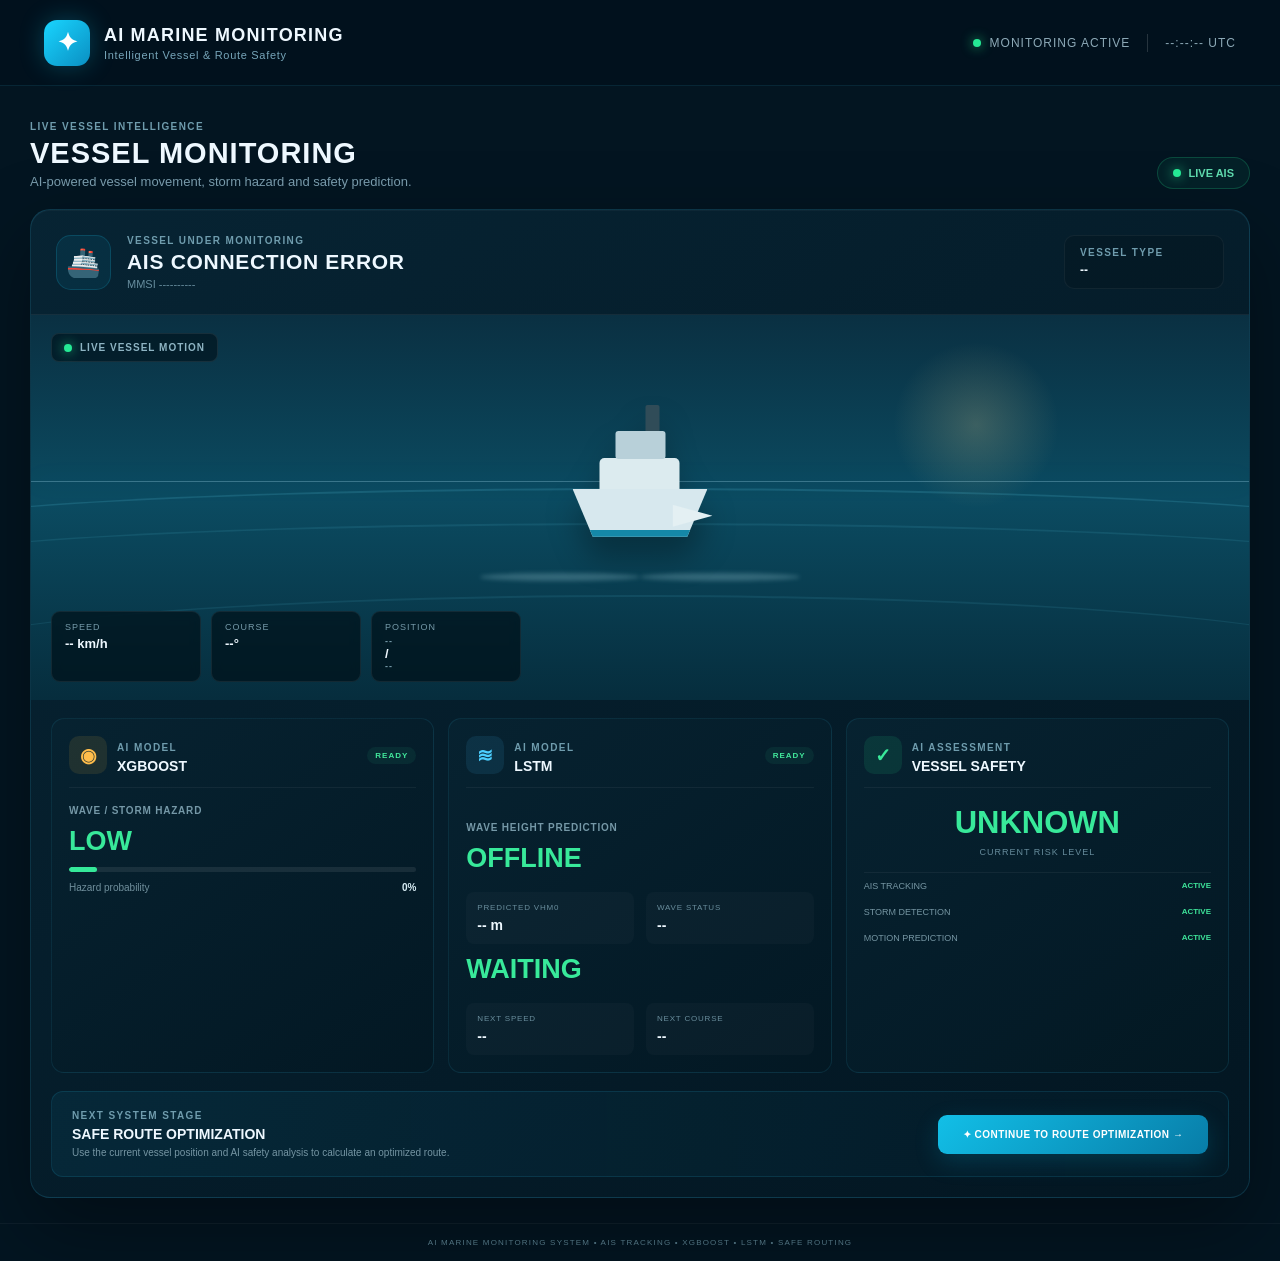
==== frontend/monitoring.html @ ce9f9f85 "Add ML training project" ====
<!DOCTYPE html>
<html lang="en">

<head>

    <meta charset="UTF-8">

    <meta
        name="viewport"
        content="width=device-width, initial-scale=1.0"
    >

    <title>
        Vessel Monitoring | AI Marine Monitoring
    </title>

    <link
        rel="stylesheet"
        href="styles.css"
    >

    <link
        rel="stylesheet"
        href="monitoring.css"
    >

</head>


<body>

    <!-- =====================================================
         MARINE BACKGROUND
    ====================================================== -->

    <div class="monitoring-background">

        <div class="monitoring-wave wave-one"></div>
        <div class="monitoring-wave wave-two"></div>
        <div class="monitoring-wave wave-three"></div>

        <div class="sea-particle particle-one"></div>
        <div class="sea-particle particle-two"></div>
        <div class="sea-particle particle-three"></div>
        <div class="sea-particle particle-four"></div>
        <div class="sea-particle particle-five"></div>

    </div>


    <!-- =====================================================
         HEADER
    ====================================================== -->

    <header class="monitoring-header">

        <div class="brand">

            <div class="brand-mark">
                ✦
            </div>

            <div class="brand-text">

                <div class="brand-title">
                    AI MARINE MONITORING
                </div>

                <div class="brand-subtitle">
                    Intelligent Vessel & Route Safety
                </div>

            </div>

        </div>


        <div class="monitoring-status">

            <span class="status-dot"></span>

            <span>
                MONITORING ACTIVE
            </span>

            <span class="status-divider"></span>

            <span id="monitoringClock">
                --:--:-- UTC
            </span>

        </div>

    </header>



    <!-- =====================================================
         MAIN
    ====================================================== -->

    <main class="monitoring-main">


        <!-- =================================================
             TITLE
        ================================================== -->

        <div class="monitoring-title">

            <div>

                <div class="eyebrow">
                    LIVE VESSEL INTELLIGENCE
                </div>

                <h1>
                    VESSEL MONITORING
                </h1>

                <p>
                    AI-powered vessel movement, storm hazard
                    and safety prediction.
                </p>

            </div>


            <div class="live-badge">

                <span class="status-dot"></span>

                LIVE AIS

            </div>

        </div>



        <!-- =================================================
             MAIN MONITORING CARD
        ================================================== -->

        <section class="monitoring-card">


            <!-- =============================================
                 VESSEL INFORMATION
            ============================================== -->

            <div class="vessel-header">


                <!-- VESSEL NAME + MMSI -->

                <div class="vessel-main-info">

                    <div class="large-ship-icon">
                        🚢
                    </div>

                    <div>

                        <div class="small-label">
                            VESSEL UNDER MONITORING
                        </div>

                        <h2 id="monitorShipName">
                            WAITING FOR LIVE AIS
                        </h2>

                        <div
                            class="mmsi-text"
                            id="monitorMmsi"
                        >
                            MMSI ----------
                        </div>

                        <!--
                            Hidden compatibility element.
                            monitoring.js updates panelShipName.
                        -->
                        <span
                            id="panelShipName"
                            style="display:none;"
                        >
                            WAITING FOR LIVE AIS
                        </span>

                    </div>

                </div>


                <!-- VESSEL TYPE -->

                <div class="vessel-type-box">

                    <div class="small-label">
                        VESSEL TYPE
                    </div>

                    <strong id="panelShipType">
                        --
                    </strong>

                </div>

            </div>



            <!-- =============================================
                 OCEAN SCENE
            ============================================== -->

            <div class="ocean-scene">


                <!-- LIVE STATUS -->

                <div class="scene-status">

                    <span class="scene-live-dot"></span>

                    LIVE VESSEL MOTION

                </div>


                <!-- HORIZON -->

                <div class="horizon"></div>


                <!-- SUN / GLOW -->

                <div class="sun-glow"></div>


                <!-- DISTANT WAVES -->

                <div class="scene-wave scene-wave-back"></div>

                <div class="scene-wave scene-wave-middle"></div>


                <!-- =====================================
                     SHIP
                ====================================== -->

                <div
                    id="animatedShip"
                    class="animated-ship"
                >

                    <div class="ship-smokestack"></div>

                    <div class="ship-upper"></div>

                    <div class="ship-cabin"></div>

                    <div class="ship-body"></div>

                    <div class="ship-bow"></div>

                </div>


                <!-- SHIP WAKE -->

                <div class="ship-wake wake-left"></div>

                <div class="ship-wake wake-right"></div>


                <!-- FRONT WAVES -->

                <div class="scene-wave scene-wave-front"></div>


                <!-- =====================================
                     LIVE MOTION INFORMATION
                ====================================== -->

                <div class="motion-overlay">


                    <!-- SPEED -->

                    <div class="motion-item">

                        <span>
                            SPEED
                        </span>

                        <strong id="liveSpeed">
                            --
                        </strong>

                    </div>


                    <!-- COURSE -->

                    <div class="motion-item">

                        <span>
                            COURSE
                        </span>

                        <strong id="liveCourse">
                            --
                        </strong>

                    </div>


                    <!-- POSITION -->

                    <div class="motion-item">

                        <span>
                            POSITION
                        </span>

                        <strong id="livePosition">
                            <span id="liveLat">
                                --
                            </span>
                            /
                            <span id="liveLon">
                                --
                            </span>
                        </strong>

                    </div>

                </div>


                <!--
                    Hidden compatibility fields.

                    These allow other existing JavaScript/CSS
                    code that still references the old IDs
                    to continue working.
                -->

                <span
                    id="shipSpeed"
                    style="display:none;"
                >
                    --
                </span>

                <span
                    id="shipCourse"
                    style="display:none;"
                >
                    --
                </span>

                <span
                    id="shipPosition"
                    style="display:none;"
                >
                    --
                </span>

                <span
                    id="liveHeading"
                    style="display:none;"
                >
                    --
                </span>

                <span
                    id="monitorLatitude"
                    style="display:none;"
                >
                    --
                </span>

                <span
                    id="monitorLongitude"
                    style="display:none;"
                >
                    --
                </span>

            </div>



            <!-- =============================================
                 AI ENGINE CARDS
            ============================================== -->

            <div class="ai-monitor-grid">


                <!-- =========================================
                     XGBOOST
                ========================================== -->

                <div class="ai-monitor-card">

                    <div class="ai-card-header">

                        <div class="ai-card-icon storm-icon">
                            ◉
                        </div>

                        <div>

                            <span class="small-label">
                                AI MODEL
                            </span>

                            <h3>
                                XGBOOST
                            </h3>

                        </div>

                        <span class="model-status">
                            READY
                        </span>

                    </div>


                    <div class="ai-card-body">

                        <div class="prediction-title">
                            WAVE / STORM HAZARD
                        </div>

                        <div
                            id="stormLevel"
                            class="prediction-value safe"
                        >
                            LOW
                        </div>


                        <div class="prediction-bar">

                            <div
                                id="stormBar"
                                class="prediction-fill"
                            ></div>

                        </div>


                        <div class="prediction-footer">

                            <span>
                                Hazard probability
                            </span>

                            <strong id="stormProbability">
                                0%
                            </strong>

                        </div>

                    </div>

                </div>



                <!-- =========================================
                     LSTM
                ========================================== -->

                <div class="ai-monitor-card">

                    <div class="ai-card-header">

                        <div class="ai-card-icon lstm-icon">
                            ≋
                        </div>

                        <div>

                            <span class="small-label">
                                AI MODEL
                            </span>

                            <h3>
                                LSTM
                            </h3>

                        </div>

                        <span class="model-status">
                            READY
                        </span>

                    </div>


                    <div class="ai-card-body">

                        <div class="ai-card-body">

    <div class="prediction-title">
        WAVE HEIGHT PREDICTION
    </div>

    <div
        id="predictionStatus"
        class="prediction-value safe"
    >
        WAITING
    </div>

    <div class="lstm-values">

        <div>

            <span>
                PREDICTED VHM0
            </span>

            <strong id="nextSpeed">
                -- m
            </strong>

        </div>

        <div>

            <span>
                WAVE STATUS
            </span>

            <strong id="nextCourse">
                --
            </strong>

        </div>

    </div>

</div>

                        <div
                            id="predictionStatus"
                            class="prediction-value safe"
                        >
                            WAITING
                        </div>


                        <div class="lstm-values">


                            <div>

                                <span>
                                    NEXT SPEED
                                </span>

                                <strong id="nextSpeed">
                                    --
                                </strong>

                            </div>


                            <div>

                                <span>
                                    NEXT COURSE
                                </span>

                                <strong id="nextCourse">
                                    --
                                </strong>

                            </div>


                        </div>

                    </div>

                </div>



                <!-- =========================================
                     SAFETY
                ========================================== -->

                <div class="ai-monitor-card safety-card">

                    <div class="ai-card-header">

                        <div class="ai-card-icon safety-icon">
                            ✓
                        </div>

                        <div>

                            <span class="small-label">
                                AI ASSESSMENT
                            </span>

                            <h3>
                                VESSEL SAFETY
                            </h3>

                        </div>

                    </div>


                    <div class="safety-result">

                        <div
                            id="overallRisk"
                            class="overall-risk"
                        >
                            LOW
                        </div>

                        <span>
                            CURRENT RISK LEVEL
                        </span>

                    </div>


                    <div class="safety-checks">


                        <div class="check-row">

                            <span>
                                AIS TRACKING
                            </span>

                            <b>
                                ACTIVE
                            </b>

                        </div>


                        <div class="check-row">

                            <span>
                                STORM DETECTION
                            </span>

                            <b>
                                ACTIVE
                            </b>

                        </div>


                        <div class="check-row">

                            <span>
                                MOTION PREDICTION
                            </span>

                            <b>
                                ACTIVE
                            </b>

                        </div>


                    </div>

                </div>


            </div>



            <!-- =============================================
                 CONTINUE TO ROUTE
            ============================================== -->

            <div class="monitoring-footer-action">

                <div>

                    <div class="small-label">
                        NEXT SYSTEM STAGE
                    </div>

                    <h3>
                        SAFE ROUTE OPTIMIZATION
                    </h3>

                    <p>
                        Use the current vessel position and
                        AI safety analysis to calculate an
                        optimized route.
                    </p>

                </div>


                <button
                    id="routeButton"
                    class="route-button"
                >

                    <span>
                        ✦
                    </span>

                    CONTINUE TO ROUTE OPTIMIZATION

                    <span>
                        →
                    </span>

                </button>

            </div>


        </section>

    </main>



    <!-- =====================================================
         FOOTER
    ====================================================== -->

    <footer class="monitoring-footer">

        <span>
            AI MARINE MONITORING SYSTEM
        </span>

        <span>
            •
        </span>

        <span>
            AIS TRACKING
        </span>

        <span>
            •
        </span>

        <span>
            XGBOOST
        </span>

        <span>
            •
        </span>

        <span>
            LSTM
        </span>

        <span>
            •
        </span>

        <span>
            SAFE ROUTING
        </span>

    </footer>



    <!-- =====================================================
         JAVASCRIPT
    ====================================================== -->

    <script src="monitoring.js"></script>


</body>

</html>
---- frontend/styles.css ----
/* ============================================================
   GLOBAL
============================================================ */

* {
    margin: 0;
    padding: 0;
    box-sizing: border-box;
}

html,
body {
    width: 100%;
    height: 100%;
}

body {

    font-family:
        "Segoe UI",
        Arial,
        sans-serif;

    background:
        #03131f;

    color: #ffffff;

    overflow: hidden;
}


/* ============================================================
   OCEAN BACKGROUND
============================================================ */

.ocean-background {

    position: fixed;

    inset: 0;

    overflow: hidden;

    background:
        radial-gradient(
            circle at 50% 30%,
            rgba(16, 106, 142, 0.35),
            transparent 45%
        ),

        linear-gradient(
            180deg,
            #031522 0%,
            #06263a 45%,
            #031923 100%
        );

    z-index: -10;
}


/* ocean glow */

.ocean-background::before {

    content: "";

    position: absolute;

    width: 700px;
    height: 700px;

    left: 50%;
    top: 35%;

    transform:
        translate(-50%, -50%);

    border-radius: 50%;

    background:
        radial-gradient(
            circle,
            rgba(24, 193, 239, 0.15),
            transparent 68%
        );

    animation:
        oceanGlow 6s ease-in-out infinite;
}


@keyframes oceanGlow {

    0%,
    100% {
        transform:
            translate(-50%, -50%)
            scale(1);
    }

    50% {
        transform:
            translate(-50%, -50%)
            scale(1.15);
    }

}


/* ============================================================
   WAVES
============================================================ */

.wave {

    position: absolute;

    left: -10%;

    width: 120%;

    height: 180px;

    border-radius: 50%;

    opacity: 0.18;

    border-top:
        2px solid
        rgba(61, 213, 255, 0.55);

    filter:
        blur(1px);
}


.wave-1 {

    bottom: -50px;

    animation:
        waveMove1 8s ease-in-out infinite;
}


.wave-2 {

    bottom: 35px;

    opacity: 0.12;

    animation:
        waveMove2 11s ease-in-out infinite;
}


.wave-3 {

    bottom: 115px;

    opacity: 0.08;

    animation:
        waveMove1 14s ease-in-out infinite reverse;
}


@keyframes waveMove1 {

    0%,
    100% {
        transform:
            translateX(-3%)
            rotate(-1deg);
    }

    50% {
        transform:
            translateX(3%)
            rotate(1deg);
    }

}


@keyframes waveMove2 {

    0%,
    100% {
        transform:
            translateX(4%)
            rotate(1deg);
    }

    50% {
        transform:
            translateX(-4%)
            rotate(-1deg);
    }

}


/* ============================================================
   FLOATING PARTICLES
============================================================ */

.floating-particle {

    position: absolute;

    width: 4px;
    height: 4px;

    border-radius: 50%;

    background:
        rgba(72, 220, 255, 0.7);

    box-shadow:
        0 0 12px
        rgba(72, 220, 255, 0.8);

    animation:
        particleFloat 8s linear infinite;
}


.particle-1 {
    left: 15%;
    top: 70%;
    animation-delay: 0s;
}

.particle-2 {
    left: 30%;
    top: 85%;
    animation-delay: 2s;
}

.particle-3 {
    left: 62%;
    top: 75%;
    animation-delay: 4s;
}

.particle-4 {
    left: 78%;
    top: 88%;
    animation-delay: 1s;
}

.particle-5 {
    left: 88%;
    top: 68%;
    animation-delay: 5s;
}


@keyframes particleFloat {

    0% {
        transform:
            translateY(40px);

        opacity: 0;
    }

    20% {
        opacity: 0.8;
    }

    80% {
        opacity: 0.5;
    }

    100% {
        transform:
            translateY(-180px);

        opacity: 0;
    }

}


/* ============================================================
   HEADER
============================================================ */

.landing-header {

    position: absolute;

    top: 0;
    left: 0;
    right: 0;

    height: 82px;

    display: flex;

    align-items: center;

    justify-content: space-between;

    padding:
        0 42px;

    border-bottom:
        1px solid
        rgba(70, 203, 235, 0.12);

    background:
        rgba(2, 15, 25, 0.72);

    backdrop-filter:
        blur(12px);
}


.brand {

    display: flex;

    align-items: center;

    gap: 14px;
}


.brand-mark {

    width: 42px;
    height: 42px;

    display: flex;

    align-items: center;
    justify-content: center;

    border-radius: 11px;

    font-size: 23px;

    color: #ffffff;

    background:
        linear-gradient(
            135deg,
            #22d3ee,
            #149dcc
        );

    box-shadow:
        0 0 25px
        rgba(34, 211, 238, 0.25);
}


.brand-title {

    font-size: 16px;

    font-weight: 800;

    letter-spacing: 1.5px;
}


.brand-subtitle {

    margin-top: 3px;

    color:
        #7ea4b7;

    font-size: 11px;

    letter-spacing: 0.7px;
}


.system-status {

    display: flex;

    align-items: center;

    gap: 8px;

    color:
        #8eaebd;

    font-size: 11px;

    letter-spacing: 1px;
}


.status-dot {

    width: 8px;
    height: 8px;

    border-radius: 50%;

    background:
        #25e58c;

    box-shadow:
        0 0 12px
        rgba(37, 229, 140, 0.8);
}


/* ============================================================
   MAIN
============================================================ */

.landing-main {

    position: absolute;

    top: 82px;
    bottom: 55px;

    left: 0;
    right: 0;

    display: flex;

    align-items: center;

    justify-content: center;

    padding: 30px;
}


/* ============================================================
   SHIP CARD
============================================================ */

.ship-card {

    width: 460px;

    max-width: 95vw;

    padding: 34px;

    border:
        1px solid
        rgba(83, 214, 244, 0.22);

    border-radius: 20px;

    background:
        linear-gradient(
            145deg,
            rgba(7, 35, 51, 0.94),
            rgba(3, 20, 32, 0.96)
        );

    box-shadow:
        0 30px 80px
        rgba(0, 0, 0, 0.45),

        0 0 40px
        rgba(24, 173, 217, 0.08);

    backdrop-filter:
        blur(18px);

    animation:
        cardAppear 0.7s ease-out;
}


@keyframes cardAppear {

    from {

        opacity: 0;

        transform:
            translateY(25px)
            scale(0.97);

    }

    to {

        opacity: 1;

        transform:
            translateY(0)
            scale(1);

    }

}


/* ============================================================
   CARD HEADER
============================================================ */

.ship-card-header {

    display: flex;

    align-items: center;

    gap: 16px;

    margin-bottom: 30px;
}


.ship-icon {

    width: 58px;
    height: 58px;

    display: flex;

    align-items: center;
    justify-content: center;

    border-radius: 15px;

    font-size: 28px;

    background:
        rgba(26, 188, 224, 0.12);

    border:
        1px solid
        rgba(47, 210, 239, 0.25);

    box-shadow:
        inset 0 0 20px
        rgba(26, 188, 224, 0.08);
}


.ship-card h1 {

    font-size: 23px;

    letter-spacing: 1.5px;

    font-weight: 800;
}


.ship-card-header p {

    margin-top: 6px;

    color:
        #7fa4b6;

    font-size: 12px;

    line-height: 1.5;
}


/* ============================================================
   FORM
============================================================ */

.form-group {

    margin-bottom: 20px;
}


.form-group label {

    display: block;

    margin-bottom: 8px;

    color:
        #a8c3cf;

    font-size: 10px;

    font-weight: 700;

    letter-spacing: 1.3px;
}


.form-group input,
.form-group select {

    width: 100%;

    height: 47px;

    padding:
        0 14px;

    border:
        1px solid
        rgba(100, 180, 205, 0.2);

    border-radius: 9px;

    outline: none;

    color:
        #eafaff;

    background:
        rgba(2, 20, 31, 0.85);

    font-size: 13px;

    transition:
        border 0.2s,
        box-shadow 0.2s,
        background 0.2s;
}


.form-group input::placeholder {

    color:
        #547383;
}


.form-group input:focus,
.form-group select:focus {

    border-color:
        #27c8ed;

    background:
        rgba(4, 28, 42, 0.95);

    box-shadow:
        0 0 0 3px
        rgba(39, 200, 237, 0.08);
}


.form-group select {

    cursor: pointer;
}


.form-group small {

    display: block;

    margin-top: 6px;

    color:
        #5e8293;

    font-size: 10px;
}


/* ============================================================
   START BUTTON
============================================================ */

.start-button {

    width: 100%;

    height: 52px;

    margin-top: 6px;

    border: none;

    border-radius: 10px;

    cursor: pointer;

    display: flex;

    align-items: center;

    justify-content: center;

    gap: 10px;

    color: #ffffff;

    background:
        linear-gradient(
            135deg,
            #13b9dd,
            #0788b1
        );

    font-size: 12px;

    font-weight: 800;

    letter-spacing: 1px;

    box-shadow:
        0 10px 25px
        rgba(9, 164, 202, 0.2);

    transition:
        transform 0.2s,
        box-shadow 0.2s,
        filter 0.2s;
}


.start-button:hover {

    transform:
        translateY(-2px);

    filter:
        brightness(1.08);

    box-shadow:
        0 15px 35px
        rgba(9, 164, 202, 0.3);
}


.start-button:active {

    transform:
        translateY(0);
}


.start-button:disabled {

    cursor:
        wait;

    opacity:
        0.8;
}


.button-icon {

    font-size: 15px;
}


.button-arrow {

    font-size: 17px;
}


/* ============================================================
   FEATURES
============================================================ */

.system-features {

    display: flex;

    justify-content: center;

    gap: 18px;

    margin-top: 25px;

    padding-top: 20px;

    border-top:
        1px solid
        rgba(100, 180, 205, 0.1);
}


.feature {

    color:
        #668b9b;

    font-size: 9px;

    font-weight: 700;

    letter-spacing: 0.7px;
}


.feature span {

    color:
        #28c9ed;

    margin-right: 4px;
}


/* ============================================================
   FOOTER
============================================================ */

.landing-footer {

    position: absolute;

    left: 0;
    right: 0;

    bottom: 0;

    height: 55px;

    display: flex;

    align-items: center;

    justify-content: center;

    gap: 10px;

    color:
        #547382;

    font-size: 9px;

    letter-spacing: 1px;

    border-top:
        1px solid
        rgba(70, 203, 235, 0.08);

    background:
        rgba(2, 15, 25, 0.65);
}


/* ============================================================
   LOADING SPINNER
============================================================ */

.loading-spinner {

    width: 16px;
    height: 16px;

    border:
        2px solid
        rgba(255, 255, 255, 0.3);

    border-top-color:
        #ffffff;

    border-radius: 50%;

    animation:
        spinner 0.7s linear infinite;
}


@keyframes spinner {

    to {
        transform:
            rotate(360deg);
    }

}


/* ============================================================
   RESPONSIVE
============================================================ */

@media (max-width: 700px) {

    .landing-header {

        padding:
            0 18px;

    }

    .system-status {

        display: none;

    }

    .ship-card {

        padding:
            25px;

        width:
            430px;

    }

}


@media (max-height: 700px) {

    .landing-main {

        overflow-y:
            auto;

        align-items:
            flex-start;

        padding-top:
            25px;

        padding-bottom:
            25px;

    }

}
---- frontend/monitoring.css ----
/* =========================================================
   AI MARINE MONITORING
   VESSEL MONITORING PAGE
========================================================= */

* {
    box-sizing: border-box;
}

html,
body {
    margin: 0;
    padding: 0;
    width: 100%;
    min-height: 100%;
    font-family: "Segoe UI", Arial, sans-serif;
    color: #eef8ff;
    background: #031521;
}

body {
    overflow-x: hidden;
}


/* =========================================================
   BACKGROUND
========================================================= */

.monitoring-background {
    position: fixed;
    inset: 0;
    overflow: hidden;
    z-index: -10;

    background:
        radial-gradient(
            circle at 50% 30%,
            rgba(0, 174, 239, 0.12),
            transparent 40%
        ),
        linear-gradient(
            180deg,
            #041622 0%,
            #062536 48%,
            #03151f 100%
        );
}


/* moving ocean waves */

.monitoring-wave {
    position: absolute;
    width: 160%;
    height: 180px;
    left: -30%;
    bottom: -40px;
    border-radius: 50%;
    border-top: 1px solid rgba(53, 210, 255, 0.18);
}

.wave-one {
    animation: oceanMove 13s linear infinite;
}

.wave-two {
    bottom: 20px;
    opacity: 0.5;
    animation: oceanMove 18s linear infinite reverse;
}

.wave-three {
    bottom: 90px;
    opacity: 0.25;
    animation: oceanMove 24s linear infinite;
}

@keyframes oceanMove {
    0% {
        transform: translateX(-5%);
    }

    50% {
        transform: translateX(5%);
    }

    100% {
        transform: translateX(-5%);
    }
}


/* particles */

.sea-particle {
    position: absolute;
    width: 4px;
    height: 4px;
    border-radius: 50%;
    background: #27d5ff;
    opacity: 0.45;
    box-shadow: 0 0 12px #27d5ff;
    animation: particleFloat 8s infinite ease-in-out;
}

.particle-one {
    left: 12%;
    top: 35%;
}

.particle-two {
    left: 82%;
    top: 28%;
    animation-delay: 2s;
}

.particle-three {
    left: 70%;
    top: 70%;
    animation-delay: 4s;
}

.particle-four {
    left: 25%;
    top: 72%;
    animation-delay: 1s;
}

.particle-five {
    left: 90%;
    top: 60%;
    animation-delay: 5s;
}

@keyframes particleFloat {
    0%,
    100% {
        transform: translateY(0);
        opacity: 0.2;
    }

    50% {
        transform: translateY(-35px);
        opacity: 0.7;
    }
}


/* =========================================================
   HEADER
========================================================= */

.monitoring-header {
    height: 86px;
    padding: 0 44px;

    display: flex;
    align-items: center;
    justify-content: space-between;

    background: rgba(2, 18, 29, 0.88);
    border-bottom: 1px solid rgba(51, 190, 231, 0.12);
    backdrop-filter: blur(12px);
}

.brand {
    display: flex;
    align-items: center;
    gap: 14px;
}

.brand-mark {
    width: 46px;
    height: 46px;

    display: flex;
    align-items: center;
    justify-content: center;

    border-radius: 13px;

    background: linear-gradient(
        135deg,
        #19d5ff,
        #0a8fc2
    );

    color: white;
    font-size: 25px;
    font-weight: 900;

    box-shadow:
        0 0 25px rgba(24, 207, 255, 0.25);
}

.brand-title {
    font-size: 18px;
    font-weight: 900;
    letter-spacing: 1.2px;
}

.brand-subtitle {
    margin-top: 3px;
    color: #77a6ba;
    font-size: 11px;
    letter-spacing: 0.7px;
}

.monitoring-status {
    display: flex;
    align-items: center;
    gap: 9px;

    color: #8daab8;
    font-size: 12px;
    letter-spacing: 1px;
}

.status-dot,
.scene-live-dot {
    width: 8px;
    height: 8px;

    display: inline-block;

    border-radius: 50%;

    background: #25e995;

    box-shadow:
        0 0 12px rgba(37, 233, 149, 0.8);
}

.status-divider {
    width: 1px;
    height: 18px;
    background: rgba(255, 255, 255, 0.15);
    margin: 0 8px;
}


/* =========================================================
   MAIN
========================================================= */

.monitoring-main {
    width: min(1380px, calc(100% - 60px));
    margin: 0 auto;
    padding: 35px 0 25px;
}

.monitoring-title {
    display: flex;
    justify-content: space-between;
    align-items: flex-end;

    margin-bottom: 20px;
}

.eyebrow,
.small-label {
    color: #6f9cad;
    font-size: 10px;
    font-weight: 800;
    letter-spacing: 1.4px;
}

.monitoring-title h1 {
    margin: 5px 0 4px;

    font-size: 29px;
    letter-spacing: 1px;
}

.monitoring-title p {
    margin: 0;

    color: #789aaa;
    font-size: 13px;
}

.live-badge {
    display: flex;
    align-items: center;
    gap: 8px;

    padding: 9px 15px;

    border: 1px solid rgba(37, 233, 149, 0.2);
    border-radius: 20px;

    background: rgba(37, 233, 149, 0.06);

    color: #5ed9ad;

    font-size: 11px;
    font-weight: 800;
}


/* =========================================================
   MAIN CARD
========================================================= */

.monitoring-card {
    border: 1px solid rgba(55, 186, 225, 0.17);
    border-radius: 20px;

    background:
        linear-gradient(
            145deg,
            rgba(7, 37, 52, 0.96),
            rgba(3, 23, 34, 0.96)
        );

    box-shadow:
        0 30px 80px rgba(0, 0, 0, 0.35),
        inset 0 1px 0 rgba(255, 255, 255, 0.03);

    /*
       IMPORTANT:
       Do NOT use overflow:hidden here.
       The page needs to remain naturally scrollable.
    */
    overflow: visible;
}


/* =========================================================
   VESSEL HEADER
========================================================= */

.vessel-header {
    min-height: 105px;

    padding: 22px 25px;

    display: flex;
    justify-content: space-between;
    align-items: center;

    border-bottom: 1px solid rgba(255, 255, 255, 0.06);
}

.vessel-main-info {
    display: flex;
    align-items: center;
    gap: 16px;
}

.large-ship-icon {
    width: 55px;
    height: 55px;

    display: flex;
    align-items: center;
    justify-content: center;

    border-radius: 15px;

    background: rgba(16, 173, 221, 0.09);
    border: 1px solid rgba(24, 193, 237, 0.18);

    font-size: 28px;
}

.vessel-main-info h2 {
    margin: 4px 0;

    font-size: 21px;
    letter-spacing: 0.7px;
}

.mmsi-text {
    color: #668c9d;
    font-size: 11px;
}

.vessel-type-box {
    min-width: 160px;

    padding: 11px 15px;

    border-radius: 10px;

    background: rgba(0, 0, 0, 0.12);
    border: 1px solid rgba(255, 255, 255, 0.05);
}

.vessel-type-box strong {
    display: block;
    margin-top: 5px;

    font-size: 12px;
}


/* =========================================================
   OCEAN SCENE
========================================================= */

.ocean-scene {
    height: 385px;
    position: relative;

    /*
       This overflow:hidden is OK.
       It only clips the ocean animation,
       not the whole page.
    */
    overflow: hidden;

    background:
        linear-gradient(
            180deg,
            #0a3042 0%,
            #0b4b61 48%,
            #062d3d 100%
        );
}

.horizon {
    position: absolute;
    left: 0;
    right: 0;
    top: 43%;

    height: 1px;

    background: rgba(177, 234, 255, 0.28);

    box-shadow:
        0 0 25px rgba(100, 210, 255, 0.25);
}

.sun-glow {
    position: absolute;

    width: 180px;
    height: 180px;

    top: 20px;
    right: 15%;

    border-radius: 50%;

    background:
        radial-gradient(
            circle,
            rgba(255, 220, 146, 0.2),
            transparent 65%
        );
}


/* waves */

.scene-wave {
    position: absolute;

    left: -10%;
    width: 120%;
    height: 80px;

    border-radius: 50% 50% 0 0;

    border-top: 2px solid rgba(105, 218, 245, 0.15);
}

.scene-wave-back {
    top: 45%;
    animation: sceneWave 7s infinite ease-in-out;
}

.scene-wave-middle {
    top: 54%;
    opacity: 0.7;

    animation: sceneWave 10s infinite ease-in-out reverse;
}

.scene-wave-front {
    bottom: -25px;
    height: 130px;

    opacity: 0.65;

    animation: sceneWave 12s infinite ease-in-out;
}

@keyframes sceneWave {
    0%,
    100% {
        transform: translateX(-3%);
    }

    50% {
        transform: translateX(3%);
    }
}


/* =========================================================
   CSS SHIP
========================================================= */

.animated-ship {
    position: absolute;

    left: 50%;
    top: 48%;

    width: 185px;
    height: 120px;

    transform: translate(-50%, -50%);

    animation: shipFloat 3.5s infinite ease-in-out;

    filter:
        drop-shadow(
            0 20px 15px rgba(0, 0, 0, 0.3)
        );
}

@keyframes shipFloat {
    0%,
    100% {
        transform:
            translate(-50%, -50%)
            rotate(-1deg);
    }

    50% {
        transform:
            translate(-50%, -56%)
            rotate(1deg);
    }
}

.ship-body {
    position: absolute;

    left: 25px;
    bottom: 23px;

    width: 135px;
    height: 48px;

    background: #d7e8ee;

    clip-path: polygon(
        0 0,
        100% 0,
        85% 100%,
        15% 100%
    );

    border-bottom: 7px solid #1588a8;
}

.ship-upper {
    position: absolute;

    left: 52px;
    bottom: 67px;

    width: 80px;
    height: 35px;

    background: #dcebef;

    border-radius: 5px 5px 0 0;
}

.ship-cabin {
    position: absolute;

    left: 68px;
    bottom: 101px;

    width: 50px;
    height: 28px;

    background: #b8d0d9;

    border-radius: 3px;
}

.ship-smokestack {
    position: absolute;

    left: 98px;
    bottom: 127px;

    width: 14px;
    height: 28px;

    background: #304c58;

    border-radius: 2px 2px 0 0;
}

.ship-bow {
    position: absolute;

    right: 20px;
    bottom: 33px;

    width: 40px;
    height: 22px;

    background: #e4f0f3;

    clip-path: polygon(
        0 0,
        100% 50%,
        0 100%
    );
}


/* wake */

.ship-wake {
    position: absolute;

    top: 67%;

    width: 160px;
    height: 8px;

    border-radius: 50%;

    background: rgba(202, 247, 255, 0.22);

    filter: blur(2px);

    animation: wakeMove 3s infinite ease-in-out;
}

.wake-left {
    left: calc(50% - 160px);
}

.wake-right {
    left: 50%;
}

@keyframes wakeMove {
    0%,
    100% {
        transform: scaleX(0.8);
        opacity: 0.25;
    }

    50% {
        transform: scaleX(1.15);
        opacity: 0.6;
    }
}


/* =========================================================
   SCENE STATUS
========================================================= */

.scene-status {
    position: absolute;

    top: 18px;
    left: 20px;

    z-index: 5;

    display: flex;
    align-items: center;
    gap: 8px;

    padding: 8px 12px;

    border-radius: 8px;

    background: rgba(1, 19, 28, 0.65);

    border: 1px solid rgba(255, 255, 255, 0.08);

    color: #8eb4c3;

    font-size: 10px;
    font-weight: 800;
    letter-spacing: 1px;
}


/* =========================================================
   MOTION DATA
========================================================= */

.motion-overlay {
    position: absolute;

    left: 20px;
    right: 20px;
    bottom: 18px;

    z-index: 5;

    display: flex;
    gap: 10px;
}

.motion-item {
    min-width: 150px;

    padding: 10px 13px;

    border-radius: 9px;

    background: rgba(1, 17, 26, 0.72);

    border: 1px solid rgba(255, 255, 255, 0.07);

    backdrop-filter: blur(5px);
}

.motion-item span {
    display: block;

    color: #759aa9;

    font-size: 9px;
    letter-spacing: 1px;
}

.motion-item strong {
    display: block;

    margin-top: 4px;

    font-size: 13px;
}


/* =========================================================
   AI CARDS
========================================================= */

.ai-monitor-grid {
    display: grid;

    grid-template-columns:
        1fr
        1fr
        1fr;

    gap: 14px;

    padding: 18px 20px;
}

.ai-monitor-card {
    min-height: 210px;

    padding: 17px;

    border-radius: 13px;

    background:
        linear-gradient(
            145deg,
            rgba(7, 35, 49, 0.95),
            rgba(3, 24, 35, 0.95)
        );

    border: 1px solid rgba(55, 183, 222, 0.12);
}

.ai-card-header {
    display: flex;
    align-items: center;
    gap: 10px;

    padding-bottom: 13px;

    border-bottom: 1px solid rgba(255, 255, 255, 0.05);
}

.ai-card-icon {
    width: 38px;
    height: 38px;

    display: flex;
    align-items: center;
    justify-content: center;

    border-radius: 10px;

    font-size: 19px;
    font-weight: 900;
}

.storm-icon {
    background: rgba(255, 185, 64, 0.1);
    color: #ffbd4b;
}

.lstm-icon {
    background: rgba(75, 189, 255, 0.1);
    color: #4ccfff;
}

.safety-icon {
    background: rgba(39, 229, 148, 0.1);
    color: #39e99a;
}

.ai-card-header h3 {
    margin: 3px 0 0;

    font-size: 14px;
}

.model-status {
    margin-left: auto;

    padding: 4px 8px;

    border-radius: 10px;

    color: #42e89c;

    background: rgba(42, 228, 151, 0.07);

    font-size: 8px;
    font-weight: 900;
    letter-spacing: 1px;
}

.ai-card-body {
    padding-top: 17px;
}

.prediction-title {
    color: #7598a7;

    font-size: 10px;
    font-weight: 800;
    letter-spacing: 0.8px;
}

.prediction-value {
    margin: 10px 0;

    font-size: 27px;
    font-weight: 900;
}

.prediction-value.safe {
    color: #38e99a;
}

.prediction-bar {
    height: 5px;

    overflow: hidden;

    border-radius: 5px;

    background: rgba(255, 255, 255, 0.08);
}

.prediction-fill {
    width: 8%;
    height: 100%;

    border-radius: inherit;

    background: #35e99a;

    transition: width 0.5s ease;
}

.prediction-footer {
    display: flex;
    justify-content: space-between;

    margin-top: 10px;

    color: #708f9c;

    font-size: 10px;
}

.prediction-footer strong {
    color: #d8edf5;
}

.lstm-values {
    display: flex;
    gap: 12px;

    margin-top: 18px;
}

.lstm-values > div {
    flex: 1;

    padding: 11px;

    border-radius: 8px;

    background: rgba(255, 255, 255, 0.025);
}

.lstm-values span {
    display: block;

    color: #698d9c;

    font-size: 8px;
    letter-spacing: 0.8px;
}

.lstm-values strong {
    display: block;

    margin-top: 5px;

    font-size: 14px;
}


/* =========================================================
   SAFETY
========================================================= */

.safety-result {
    text-align: center;

    padding: 17px 0 13px;
}

.overall-risk {
    color: #38e99a;

    font-size: 31px;
    font-weight: 900;
}

.safety-result span {
    color: #668b9b;

    font-size: 9px;
    letter-spacing: 1px;
}

.safety-checks {
    border-top: 1px solid rgba(255, 255, 255, 0.05);
}

.check-row {
    display: flex;
    justify-content: space-between;

    padding: 8px 0;

    color: #7696a3;

    font-size: 9px;
}

.check-row b {
    color: #3ee49a;

    font-size: 8px;
}


/* =========================================================
   ROUTE ACTION
========================================================= */

.monitoring-footer-action {
    margin: 0 20px 20px;
    padding: 18px 20px;

    display: flex;
    align-items: center;
    justify-content: space-between;
    gap: 20px;

    border-radius: 12px;

    background:
        linear-gradient(
            90deg,
            rgba(13, 107, 139, 0.15),
            rgba(12, 68, 91, 0.08)
        );

    border: 1px solid rgba(41, 186, 226, 0.14);
}

.monitoring-footer-action h3 {
    margin: 5px 0;

    font-size: 14px;
}

.monitoring-footer-action p {
    margin: 0;

    color: #7595a3;

    font-size: 10px;
}

.route-button {
    min-width: 270px;

    padding: 14px 18px;

    border: 0;
    border-radius: 9px;

    cursor: pointer;

    color: white;

    background:
        linear-gradient(
            135deg,
            #12bfe7,
            #087da8
        );

    font-size: 10px;
    font-weight: 900;
    letter-spacing: 0.5px;

    box-shadow:
        0 8px 25px rgba(0, 164, 211, 0.2);

    transition:
        transform 0.2s,
        box-shadow 0.2s;
}

.route-button:hover {
    transform: translateY(-2px);

    box-shadow:
        0 12px 30px rgba(0, 164, 211, 0.32);
}


/* =========================================================
   FOOTER
========================================================= */

.monitoring-footer {
    padding: 14px;

    text-align: center;

    color: #50717f;

    font-size: 8px;
    letter-spacing: 1.2px;

    border-top: 1px solid rgba(255, 255, 255, 0.04);
}


/* =========================================================
   RESPONSIVE
========================================================= */

@media (max-width: 1000px) {

    .ai-monitor-grid {
        grid-template-columns: 1fr;
    }

    .monitoring-footer-action {
        flex-direction: column;
        align-items: stretch;
    }

    .route-button {
        width: 100%;
    }
}


@media (max-width: 700px) {

    .monitoring-header {
        padding: 0 18px;
    }

    .monitoring-status {
        display: none;
    }

    .monitoring-main {
        width: calc(100% - 24px);
        padding-top: 20px;
    }

    .monitoring-title {
        align-items: flex-start;
        gap: 15px;
    }

    .vessel-header {
        flex-direction: column;
        align-items: flex-start;
        gap: 15px;
    }

    .vessel-type-box {
        width: 100%;
    }

    .ocean-scene {
        height: 330px;
    }

    .motion-overlay {
        flex-wrap: wrap;
    }

    .motion-item {
        min-width: 120px;
    }
}


/* ============================================================
   FINAL PAGE SCROLL FIX
   ============================================================ */

/*
   IMPORTANT:
   This block is OUTSIDE all @media blocks.
   This makes scrolling work on desktop and mobile.
*/

html {
    height: auto !important;
    min-height: 100% !important;

    overflow-x: hidden !important;
    overflow-y: auto !important;
}

body {
    height: auto !important;
    min-height: 100vh !important;

    margin: 0 !important;

    overflow-x: hidden !important;
    overflow-y: auto !important;
}

.monitoring-page {
    height: auto !important;
    min-height: 100vh !important;

    overflow: visible !important;
}

.monitoring-card {
    height: auto !important;
    min-height: 0 !important;

    /*
       Do not clip the entire monitoring page.
       Ocean scene still has its own overflow:hidden.
    */
    overflow: visible !important;
}
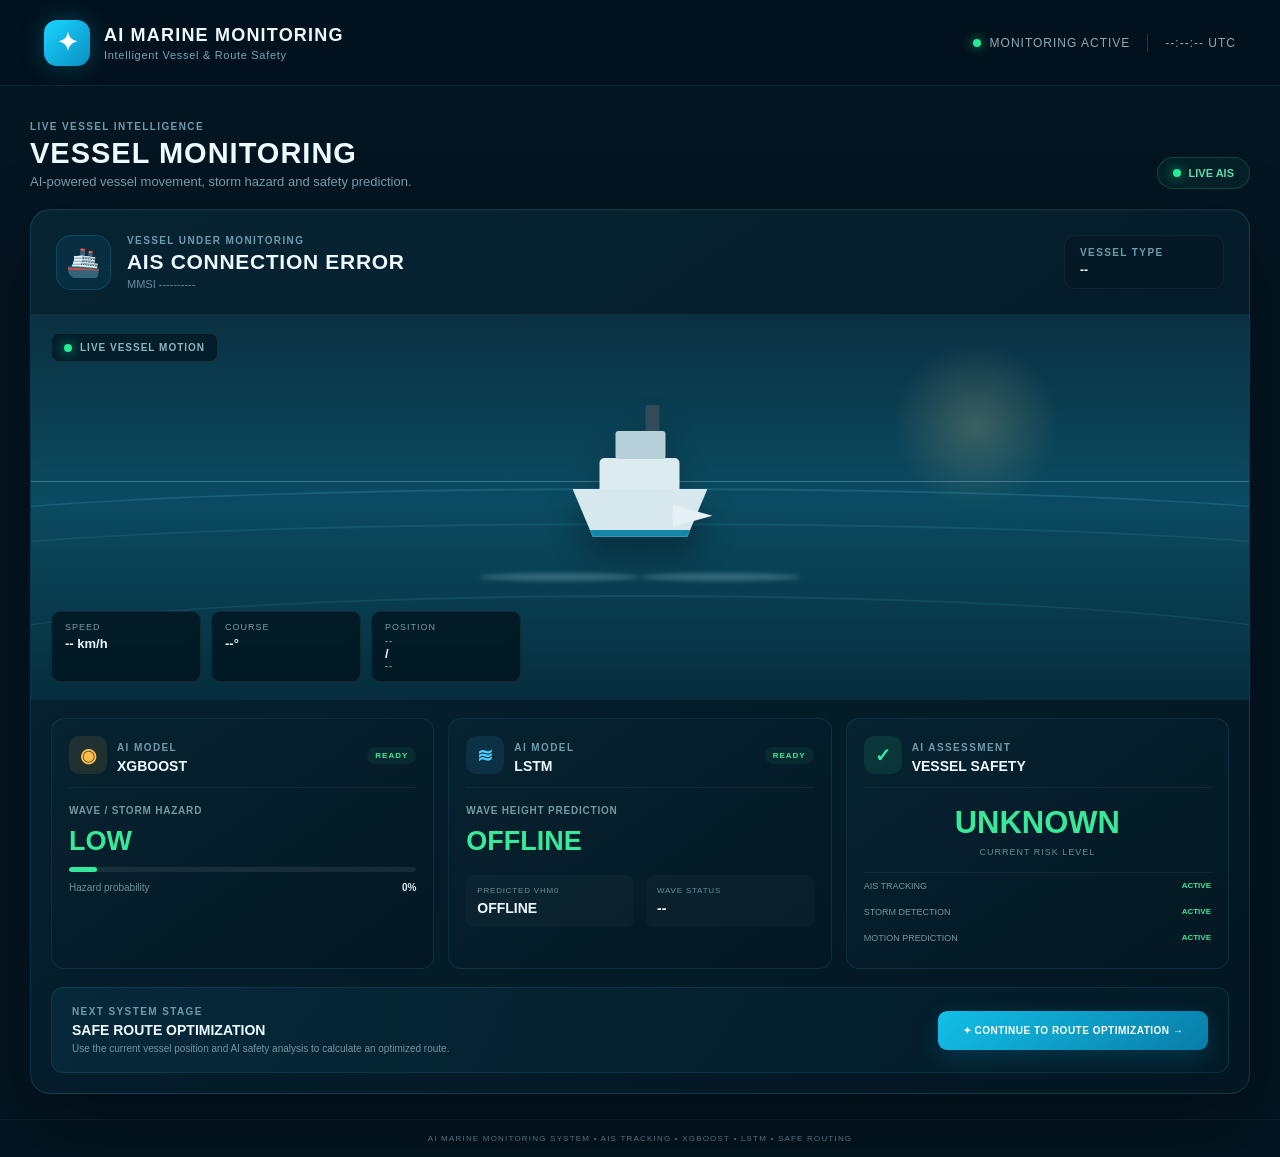
==== commit b5d34394: "Update live vessel monitoring and route optimization" ====
--- a/frontend/monitoring.html
+++ b/frontend/monitoring.html
@@ -475,123 +475,86 @@
 
 
                 <!-- =========================================
-                     LSTM
-                ========================================== -->
-
-                <div class="ai-monitor-card">
-
-                    <div class="ai-card-header">
-
-                        <div class="ai-card-icon lstm-icon">
-                            ≋
-                        </div>
-
-                        <div>
-
-                            <span class="small-label">
-                                AI MODEL
-                            </span>
-
-                            <h3>
-                                LSTM
-                            </h3>
-
-                        </div>
-
-                        <span class="model-status">
-                            READY
-                        </span>
-
-                    </div>
-
-
-                    <div class="ai-card-body">
-
-                        <div class="ai-card-body">
-
-    <div class="prediction-title">
-        WAVE HEIGHT PREDICTION
+     LSTM
+========================================== -->
+
+<div class="ai-monitor-card">
+
+    <div class="ai-card-header">
+
+        <div class="ai-card-icon lstm-icon">
+            ≋
+        </div>
+
+        <div>
+
+            <span class="small-label">
+                AI MODEL
+            </span>
+
+            <h3>
+                LSTM
+            </h3>
+
+        </div>
+
+        <span class="model-status">
+            READY
+        </span>
+
     </div>
 
-    <div
-        id="predictionStatus"
-        class="prediction-value safe"
-    >
-        WAITING
+
+    <!-- LSTM RESULT -->
+
+    <div class="ai-card-body">
+
+        <div class="prediction-title">
+            WAVE HEIGHT PREDICTION
+        </div>
+
+
+        <!-- MAIN LSTM STATUS -->
+
+        <div
+            id="lstmStatus"
+            class="prediction-value safe"
+        >
+            WAITING
+        </div>
+
+
+        <!-- LSTM VALUES -->
+
+        <div class="lstm-values">
+
+            <!-- PREDICTED WAVE HEIGHT -->
+
+            <div>
+
+                <span>
+                    PREDICTED VHM0
+                </span>
+
+                <strong id="lstmPrediction">
+                    -- m
+                </strong>
+
+            </div>
+
+
+            <!-- WAVE STATUS -->
+
+            <div>
+    <span>WAVE STATUS</span>
+    <strong id="lstmWaveStatus">--</strong>
+</div>
+
+        </div>
+
     </div>
 
-    <div class="lstm-values">
-
-        <div>
-
-            <span>
-                PREDICTED VHM0
-            </span>
-
-            <strong id="nextSpeed">
-                -- m
-            </strong>
-
-        </div>
-
-        <div>
-
-            <span>
-                WAVE STATUS
-            </span>
-
-            <strong id="nextCourse">
-                --
-            </strong>
-
-        </div>
-
-    </div>
-
 </div>
-
-                        <div
-                            id="predictionStatus"
-                            class="prediction-value safe"
-                        >
-                            WAITING
-                        </div>
-
-
-                        <div class="lstm-values">
-
-
-                            <div>
-
-                                <span>
-                                    NEXT SPEED
-                                </span>
-
-                                <strong id="nextSpeed">
-                                    --
-                                </strong>
-
-                            </div>
-
-
-                            <div>
-
-                                <span>
-                                    NEXT COURSE
-                                </span>
-
-                                <strong id="nextCourse">
-                                    --
-                                </strong>
-
-                            </div>
-
-
-                        </div>
-
-                    </div>
-
-                </div>
 
 
 
@@ -790,7 +753,7 @@
          JAVASCRIPT
     ====================================================== -->
 
-    <script src="monitoring.js"></script>
+    <script src="monitoring.js?v=4"></script>
 
 
 </body>
